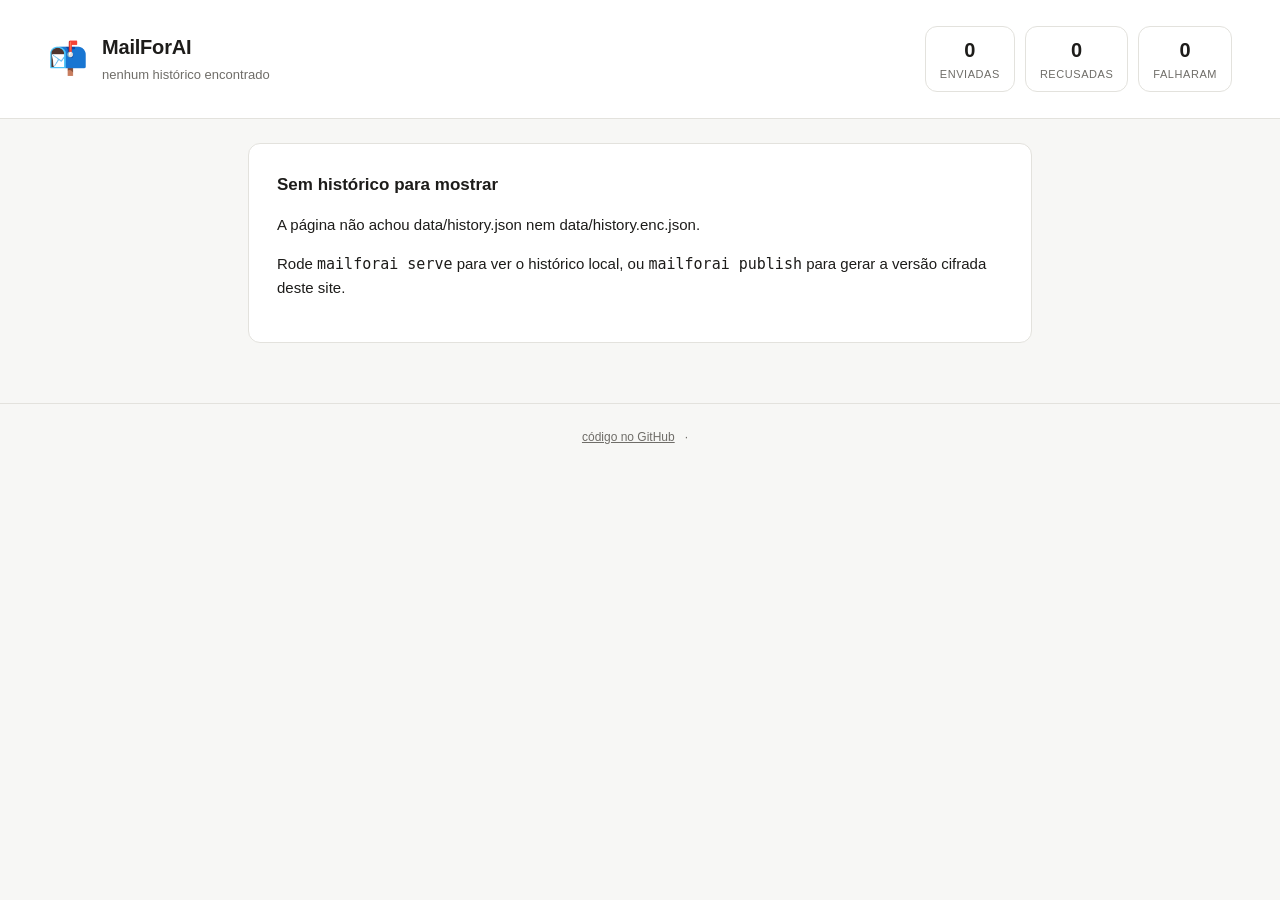
==== docs/index.html @ e4019bc8 "Add MailForAI: a mailbox an AI agent can use on a leash An AI agent cannot be given an email account" ====
<!doctype html>
<html lang="pt-BR">
<head>
<meta charset="utf-8">
<meta name="viewport" content="width=device-width, initial-scale=1">
<title>MailForAI — histórico</title>
<meta name="description" content="Tudo que a IA enviou desta caixa de e-mail.">
<link rel="stylesheet" href="style.css">
<link rel="icon" href="data:image/svg+xml,<svg xmlns='http://www.w3.org/2000/svg' viewBox='0 0 32 32'><text y='26' font-size='26'>📬</text></svg>">
</head>
<body>
<header class="topo">
  <div class="marca">
    <span class="glifo">📬</span>
    <div>
      <h1>MailForAI</h1>
      <p class="sub" id="sub">carregando…</p>
    </div>
  </div>
  <div class="resumo" id="resumo" hidden>
    <div class="cartao"><strong id="n-sent">0</strong><span>enviadas</span></div>
    <div class="cartao"><strong id="n-blocked">0</strong><span>recusadas</span></div>
    <div class="cartao"><strong id="n-failed">0</strong><span>falharam</span></div>
  </div>
</header>

<main>
  <section id="tela-senha" class="painel" hidden>
    <h2>Este histórico está cifrado</h2>
    <p>O arquivo é público, o conteúdo não. Digite a senha usada em
      <code>mailforai publish</code> — a decifragem acontece aqui no navegador.</p>
    <form id="form-senha">
      <input type="password" id="senha" placeholder="senha do histórico" autocomplete="current-password" required>
      <button type="submit">Abrir</button>
    </form>
    <p class="erro" id="erro-senha" hidden></p>
    <label class="lembrar"><input type="checkbox" id="lembrar"> lembrar neste navegador</label>
  </section>

  <section id="tela-lista" hidden>
    <div class="filtros">
      <input type="search" id="busca" placeholder="buscar por assunto, destinatário ou texto…">
      <div class="chips" id="chips">
        <button class="chip ativo" data-status="todos">todos</button>
        <button class="chip" data-status="sent">enviadas</button>
        <button class="chip" data-status="blocked">recusadas</button>
        <button class="chip" data-status="failed">falhas</button>
      </div>
    </div>
    <ul class="lista" id="lista"></ul>
    <p class="vazio" id="vazio" hidden>Nada por aqui ainda.</p>
  </section>

  <section id="tela-erro" class="painel" hidden>
    <h2>Sem histórico para mostrar</h2>
    <p id="texto-erro"></p>
    <p>Rode <code>mailforai serve</code> para ver o histórico local, ou
      <code>mailforai publish</code> para gerar a versão cifrada deste site.</p>
  </section>
</main>

<footer>
  <a href="https://github.com/NspxMiguel/MailForAI">código no GitHub</a>
  <span>·</span>
  <span id="rodape-data"></span>
</footer>

<script src="app.js"></script>
</body>
</html>
---- docs/style.css ----
:root {
  --fundo: #f7f7f5;
  --superficie: #ffffff;
  --borda: #e3e2dd;
  --texto: #1d1c1a;
  --fraco: #6f6d68;
  --destaque: #b4530a;
  --ok: #2f7a4d;
  --recusa: #9a6b12;
  --falha: #a33232;
  --raio: 12px;
}
@media (prefers-color-scheme: dark) {
  :root {
    --fundo: #16151a;
    --superficie: #1f1e24;
    --borda: #34323b;
    --texto: #eceaf2;
    --fraco: #a09da8;
    --destaque: #e08a3c;
    --ok: #6cc48d;
    --recusa: #d9b25a;
    --falha: #e77b7b;
  }
}
* { box-sizing: border-box; }
body {
  margin: 0;
  font: 15px/1.55 ui-sans-serif, -apple-system, "Segoe UI", Roboto, sans-serif;
  background: var(--fundo);
  color: var(--texto);
}
.topo {
  display: flex; flex-wrap: wrap; gap: 20px; justify-content: space-between;
  align-items: center; padding: 26px clamp(16px, 5vw, 48px);
  border-bottom: 1px solid var(--borda); background: var(--superficie);
}
.marca { display: flex; gap: 14px; align-items: center; }
.glifo { font-size: 32px; }
h1 { margin: 0; font-size: 20px; letter-spacing: -0.01em; }
.sub { margin: 2px 0 0; color: var(--fraco); font-size: 13px; }
.resumo { display: flex; gap: 10px; }
.cartao {
  display: flex; flex-direction: column; align-items: center; min-width: 84px;
  padding: 8px 14px; border: 1px solid var(--borda); border-radius: var(--raio);
}
.cartao strong { font-size: 20px; font-variant-numeric: tabular-nums; }
.cartao span { font-size: 11px; color: var(--fraco); text-transform: uppercase; letter-spacing: .05em; }
main { max-width: 880px; margin: 0 auto; padding: 24px clamp(16px, 5vw, 48px) 60px; }
.painel {
  background: var(--superficie); border: 1px solid var(--borda);
  border-radius: var(--raio); padding: 28px;
}
.painel h2 { margin-top: 0; font-size: 17px; }
form { display: flex; gap: 8px; flex-wrap: wrap; margin: 16px 0 8px; }
input[type=password], input[type=search] {
  flex: 1 1 240px; padding: 10px 12px; border: 1px solid var(--borda);
  border-radius: 8px; background: var(--fundo); color: var(--texto); font-size: 14px;
}
button {
  padding: 10px 18px; border: 0; border-radius: 8px; cursor: pointer;
  background: var(--destaque); color: #fff; font-size: 14px; font-weight: 600;
}
.lembrar { display: block; margin-top: 10px; font-size: 13px; color: var(--fraco); }
.erro { color: var(--falha); font-size: 13px; }
.filtros { display: flex; flex-wrap: wrap; gap: 12px; margin-bottom: 18px; align-items: center; }
.chips { display: flex; gap: 6px; }
.chip {
  background: transparent; color: var(--fraco); border: 1px solid var(--borda);
  padding: 7px 13px; font-size: 13px; font-weight: 500;
}
.chip.ativo { background: var(--texto); color: var(--fundo); border-color: var(--texto); }
.lista { list-style: none; margin: 0; padding: 0; display: flex; flex-direction: column; gap: 8px; }
.item {
  background: var(--superficie); border: 1px solid var(--borda);
  border-left: 3px solid var(--fraco); border-radius: var(--raio); overflow: hidden;
}
.item.sent { border-left-color: var(--ok); }
.item.blocked { border-left-color: var(--recusa); }
.item.failed { border-left-color: var(--falha); }
.cabeca {
  width: 100%; display: flex; gap: 12px; align-items: baseline; text-align: left;
  background: transparent; color: inherit; border: 0; padding: 14px 16px; font-weight: 400;
}
.cabeca:hover { background: color-mix(in srgb, var(--texto) 4%, transparent); }
.assunto { flex: 1; font-weight: 600; }
.para { color: var(--fraco); font-size: 13px; }
.data { color: var(--fraco); font-size: 12px; font-variant-numeric: tabular-nums; white-space: nowrap; }
.corpo { padding: 0 16px 16px; border-top: 1px solid var(--borda); }
.corpo pre {
  white-space: pre-wrap; word-break: break-word; margin: 14px 0 0;
  font: 13px/1.6 ui-monospace, SFMono-Regular, Menlo, monospace;
  background: var(--fundo); padding: 14px; border-radius: 8px; overflow-x: auto;
}
.meta { display: flex; flex-wrap: wrap; gap: 8px 18px; font-size: 12px; color: var(--fraco); padding-top: 14px; }
.motivo { color: var(--recusa); font-size: 13px; padding-top: 12px; }
.vazio { color: var(--fraco); text-align: center; padding: 40px; }
footer {
  display: flex; gap: 10px; justify-content: center; padding: 24px;
  font-size: 12px; color: var(--fraco); border-top: 1px solid var(--borda);
}
footer a { color: var(--fraco); }

@media (max-width: 640px) {
  /* no celular o assunto sozinho já é largo: empilhar em vez de espremer */
  .cabeca { flex-direction: column; gap: 3px; }
  .data { align-self: flex-start; }
  .resumo { width: 100%; }
  .cartao { flex: 1; min-width: 0; }
  .topo { padding: 20px 16px; }
}
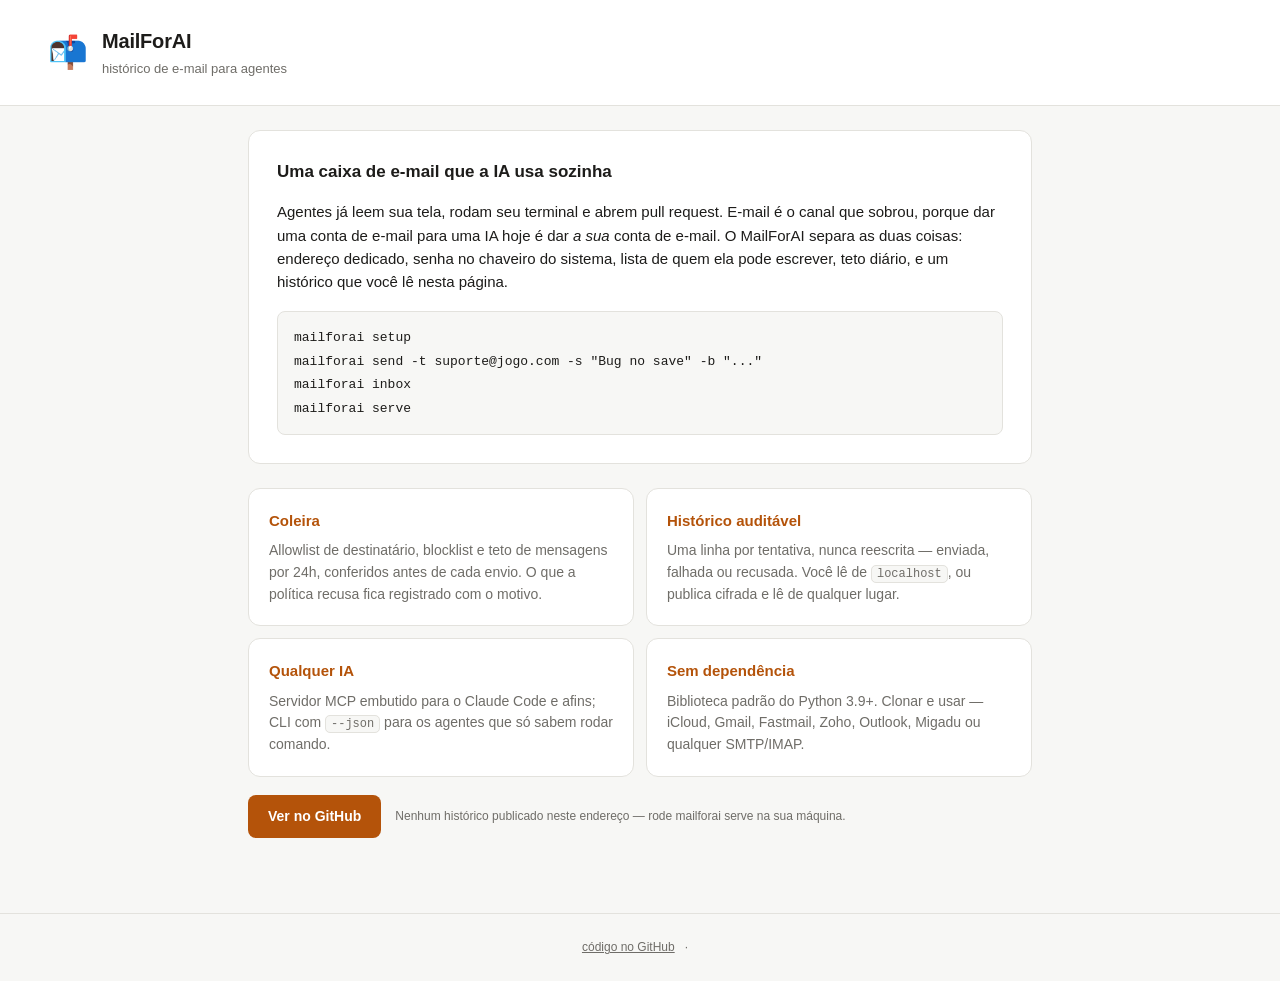
==== commit 91965b73: "Show the project instead of an error when no history is published The viewer is also the project's p" ====
--- a/docs/index.html
+++ b/docs/index.html
@@ -51,11 +51,51 @@
     <p class="vazio" id="vazio" hidden>Nada por aqui ainda.</p>
   </section>
 
-  <section id="tela-erro" class="painel" hidden>
-    <h2>Sem histórico para mostrar</h2>
-    <p id="texto-erro"></p>
-    <p>Rode <code>mailforai serve</code> para ver o histórico local, ou
-      <code>mailforai publish</code> para gerar a versão cifrada deste site.</p>
+  <!-- Sem histórico publicado, esta página é a apresentação do projeto: é o que
+       um visitante que caiu aqui pelo GitHub precisa ler. -->
+  <section id="tela-sobre" hidden>
+    <div class="painel">
+      <h2>Uma caixa de e-mail que a IA usa sozinha</h2>
+      <p>Agentes já leem sua tela, rodam seu terminal e abrem pull request. E-mail
+        é o canal que sobrou, porque dar uma conta de e-mail para uma IA hoje é
+        dar <em>a sua</em> conta de e-mail. O MailForAI separa as duas coisas:
+        endereço dedicado, senha no chaveiro do sistema, lista de quem ela pode
+        escrever, teto diário, e um histórico que você lê nesta página.</p>
+      <pre class="demo"><code>mailforai setup
+mailforai send -t suporte@jogo.com -s "Bug no save" -b "..."
+mailforai inbox
+mailforai serve</code></pre>
+    </div>
+
+    <div class="grade">
+      <div class="painel bloco">
+        <h3>Coleira</h3>
+        <p>Allowlist de destinatário, blocklist e teto de mensagens por 24h,
+          conferidos antes de cada envio. O que a política recusa fica registrado
+          com o motivo.</p>
+      </div>
+      <div class="painel bloco">
+        <h3>Histórico auditável</h3>
+        <p>Uma linha por tentativa, nunca reescrita — enviada, falhada ou
+          recusada. Você lê de <code>localhost</code>, ou publica cifrada e lê de
+          qualquer lugar.</p>
+      </div>
+      <div class="painel bloco">
+        <h3>Qualquer IA</h3>
+        <p>Servidor MCP embutido para o Claude Code e afins; CLI com
+          <code>--json</code> para os agentes que só sabem rodar comando.</p>
+      </div>
+      <div class="painel bloco">
+        <h3>Sem dependência</h3>
+        <p>Biblioteca padrão do Python 3.9+. Clonar e usar — iCloud, Gmail,
+          Fastmail, Zoho, Outlook, Migadu ou qualquer SMTP/IMAP.</p>
+      </div>
+    </div>
+
+    <p class="cta">
+      <a class="botao" href="https://github.com/NspxMiguel/MailForAI">Ver no GitHub</a>
+      <span class="nota" id="nota-erro"></span>
+    </p>
   </section>
 </main>
 
--- a/docs/style.css
+++ b/docs/style.css
@@ -24,6 +24,8 @@
   }
 }
 * { box-sizing: border-box; }
+/* .resumo e #tela-sobre definem display, o que derrota o [hidden] do navegador */
+[hidden] { display: none !important; }
 body {
   margin: 0;
   font: 15px/1.55 ui-sans-serif, -apple-system, "Segoe UI", Roboto, sans-serif;
@@ -109,3 +111,26 @@
   .cartao { flex: 1; min-width: 0; }
   .topo { padding: 20px 16px; }
 }
+
+/* Apresentação do projeto — o que se vê quando não há histórico publicado */
+.demo {
+  background: var(--fundo); border: 1px solid var(--borda); border-radius: 8px;
+  padding: 14px 16px; overflow-x: auto; margin: 18px 0 0;
+  font: 13px/1.8 ui-monospace, SFMono-Regular, Menlo, monospace; color: var(--fraco);
+}
+.demo code { color: var(--texto); }
+.grade { display: grid; gap: 12px; grid-template-columns: repeat(auto-fit, minmax(300px, 1fr)); margin-top: 12px; }
+.bloco { padding: 20px; }
+.bloco h3 { margin: 0 0 8px; font-size: 15px; color: var(--destaque); }
+.bloco p { margin: 0; font-size: 14px; color: var(--fraco); }
+#tela-sobre { display: flex; flex-direction: column; gap: 12px; }
+#tela-sobre p code, .painel p code {
+  background: var(--fundo); border: 1px solid var(--borda); border-radius: 5px;
+  padding: 1px 5px; font: 12px/1.4 ui-monospace, SFMono-Regular, Menlo, monospace;
+}
+.cta { display: flex; flex-wrap: wrap; gap: 14px; align-items: center; margin-top: 6px; }
+.botao {
+  display: inline-block; background: var(--destaque); color: #fff; text-decoration: none;
+  padding: 11px 20px; border-radius: 8px; font-weight: 600; font-size: 14px;
+}
+.nota { font-size: 12px; color: var(--fraco); }
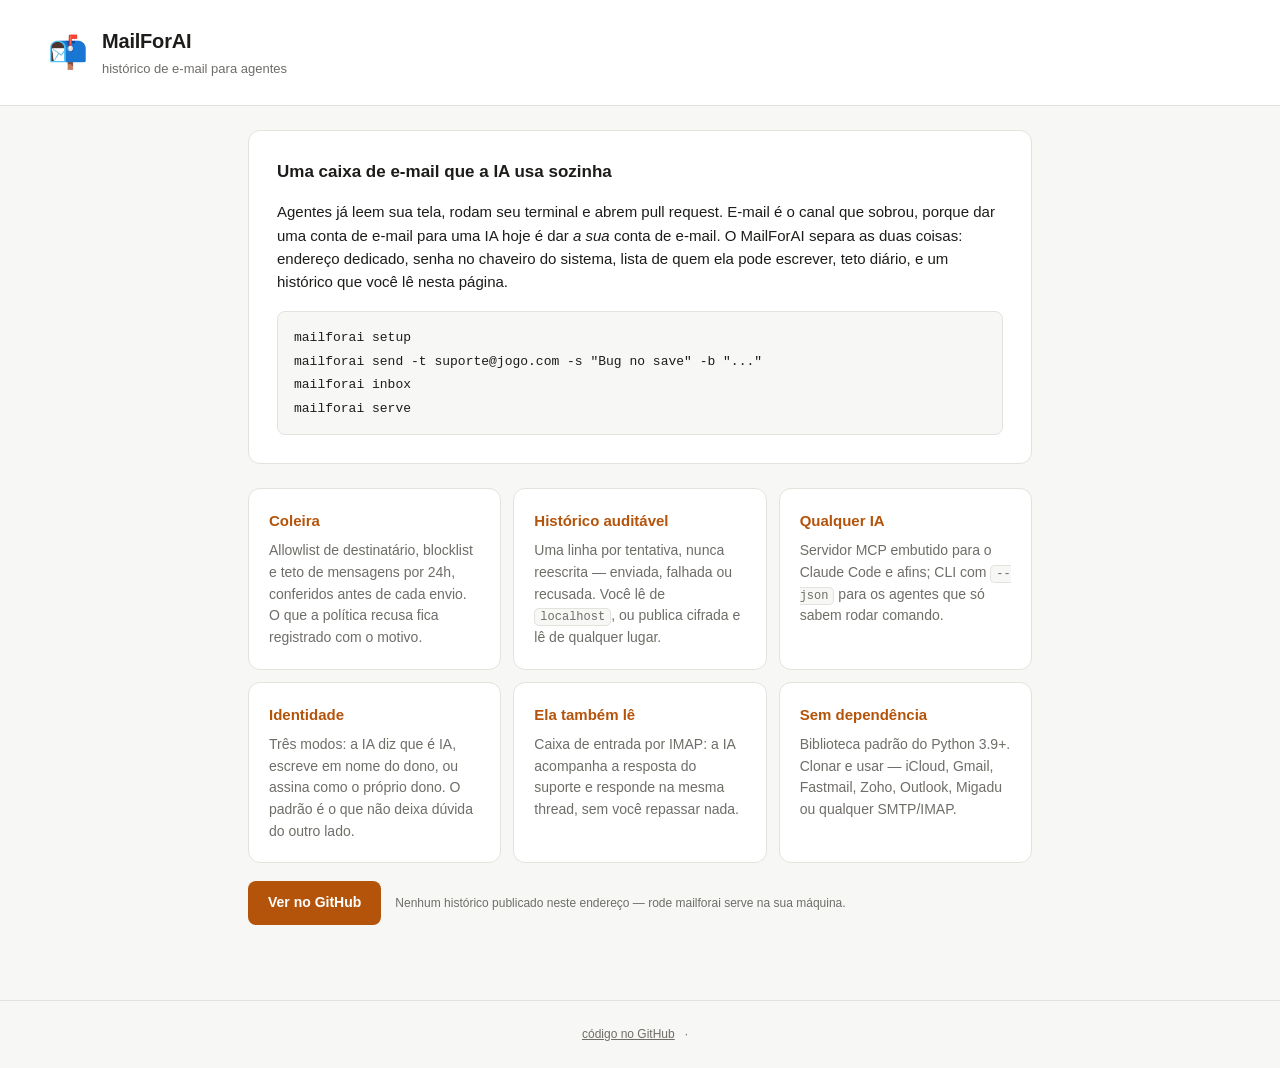
==== commit afe11180: "Let the owner choose how the agent introduces itself Sending as an agent from someone's domain raise" ====
--- a/docs/index.html
+++ b/docs/index.html
@@ -86,6 +86,16 @@
           <code>--json</code> para os agentes que só sabem rodar comando.</p>
       </div>
       <div class="painel bloco">
+        <h3>Identidade</h3>
+        <p>Três modos: a IA diz que é IA, escreve em nome do dono, ou assina como
+          o próprio dono. O padrão é o que não deixa dúvida do outro lado.</p>
+      </div>
+      <div class="painel bloco">
+        <h3>Ela também lê</h3>
+        <p>Caixa de entrada por IMAP: a IA acompanha a resposta do suporte e
+          responde na mesma thread, sem você repassar nada.</p>
+      </div>
+      <div class="painel bloco">
         <h3>Sem dependência</h3>
         <p>Biblioteca padrão do Python 3.9+. Clonar e usar — iCloud, Gmail,
           Fastmail, Zoho, Outlook, Migadu ou qualquer SMTP/IMAP.</p>
--- a/docs/style.css
+++ b/docs/style.css
@@ -119,7 +119,7 @@
   font: 13px/1.8 ui-monospace, SFMono-Regular, Menlo, monospace; color: var(--fraco);
 }
 .demo code { color: var(--texto); }
-.grade { display: grid; gap: 12px; grid-template-columns: repeat(auto-fit, minmax(300px, 1fr)); margin-top: 12px; }
+.grade { display: grid; gap: 12px; grid-template-columns: repeat(auto-fit, minmax(240px, 1fr)); margin-top: 12px; }
 .bloco { padding: 20px; }
 .bloco h3 { margin: 0 0 8px; font-size: 15px; color: var(--destaque); }
 .bloco p { margin: 0; font-size: 14px; color: var(--fraco); }
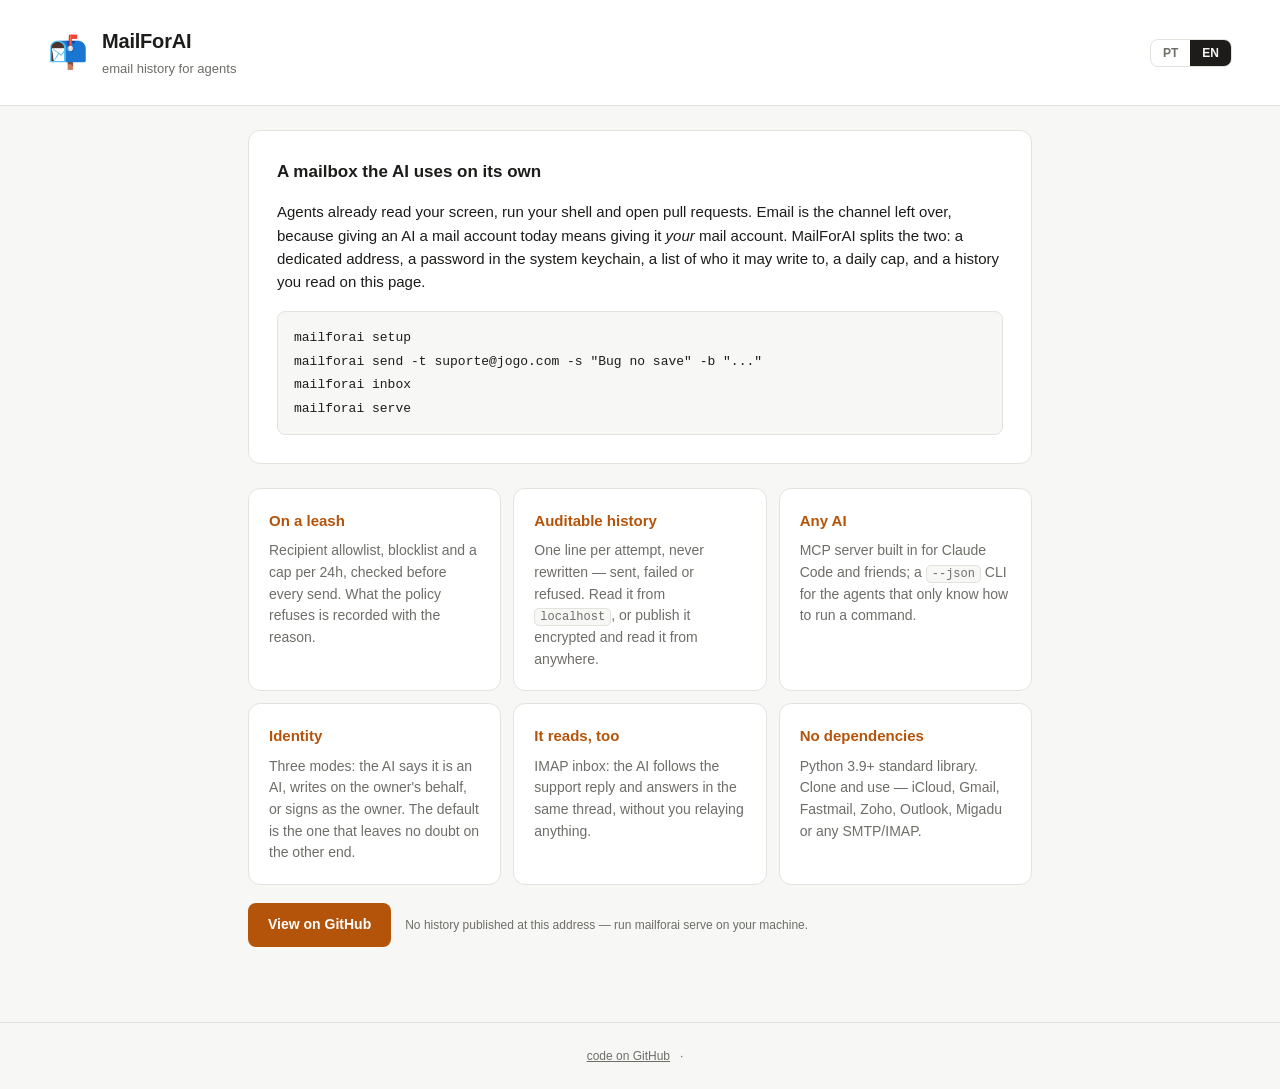
==== commit b0a82afb: "Add an approval queue, a Mac app, and questions back to the owner An agent that can send mail unsupe" ====
--- a/docs/index.html
+++ b/docs/index.html
@@ -17,46 +17,49 @@
       <p class="sub" id="sub">carregando…</p>
     </div>
   </div>
+  <div class="idiomas" id="idiomas">
+    <button class="chip-lang" data-lang="pt">PT</button><button class="chip-lang" data-lang="en">EN</button>
+  </div>
   <div class="resumo" id="resumo" hidden>
-    <div class="cartao"><strong id="n-sent">0</strong><span>enviadas</span></div>
-    <div class="cartao"><strong id="n-blocked">0</strong><span>recusadas</span></div>
-    <div class="cartao"><strong id="n-failed">0</strong><span>falharam</span></div>
+    <div class="cartao"><strong id="n-sent">0</strong><span data-i18n="sent">enviadas</span></div>
+    <div class="cartao"><strong id="n-blocked">0</strong><span data-i18n="refused">recusadas</span></div>
+    <div class="cartao"><strong id="n-failed">0</strong><span data-i18n="failed">falharam</span></div>
   </div>
 </header>
 
 <main>
   <section id="tela-senha" class="painel" hidden>
-    <h2>Este histórico está cifrado</h2>
-    <p>O arquivo é público, o conteúdo não. Digite a senha usada em
+    <h2 data-i18n="encTitle">Este histórico está cifrado</h2>
+    <p data-i18n="encBody">O arquivo é público, o conteúdo não. Digite a senha usada em
       <code>mailforai publish</code> — a decifragem acontece aqui no navegador.</p>
     <form id="form-senha">
-      <input type="password" id="senha" placeholder="senha do histórico" autocomplete="current-password" required>
-      <button type="submit">Abrir</button>
+      <input type="password" id="senha" placeholder="senha do histórico" data-i18n-ph="passPlaceholder" autocomplete="current-password" required>
+      <button type="submit" data-i18n="open">Abrir</button>
     </form>
     <p class="erro" id="erro-senha" hidden></p>
-    <label class="lembrar"><input type="checkbox" id="lembrar"> lembrar neste navegador</label>
+    <label class="lembrar"><input type="checkbox" id="lembrar"> <span data-i18n="remember">lembrar neste navegador</span></label>
   </section>
 
   <section id="tela-lista" hidden>
     <div class="filtros">
-      <input type="search" id="busca" placeholder="buscar por assunto, destinatário ou texto…">
+      <input type="search" id="busca" placeholder="buscar por assunto, destinatário ou texto…" data-i18n-ph="searchPlaceholder">
       <div class="chips" id="chips">
-        <button class="chip ativo" data-status="todos">todos</button>
-        <button class="chip" data-status="sent">enviadas</button>
-        <button class="chip" data-status="blocked">recusadas</button>
-        <button class="chip" data-status="failed">falhas</button>
+        <button class="chip ativo" data-status="todos" data-i18n="all">todos</button>
+        <button class="chip" data-status="sent" data-i18n="sent">enviadas</button>
+        <button class="chip" data-status="blocked" data-i18n="refused">recusadas</button>
+        <button class="chip" data-status="failed" data-i18n="failed">falhas</button>
       </div>
     </div>
     <ul class="lista" id="lista"></ul>
-    <p class="vazio" id="vazio" hidden>Nada por aqui ainda.</p>
+    <p class="vazio" id="vazio" hidden data-i18n="empty">Nada por aqui ainda.</p>
   </section>
 
   <!-- Sem histórico publicado, esta página é a apresentação do projeto: é o que
        um visitante que caiu aqui pelo GitHub precisa ler. -->
   <section id="tela-sobre" hidden>
     <div class="painel">
-      <h2>Uma caixa de e-mail que a IA usa sozinha</h2>
-      <p>Agentes já leem sua tela, rodam seu terminal e abrem pull request. E-mail
+      <h2 data-i18n="aboutTitle">Uma caixa de e-mail que a IA usa sozinha</h2>
+      <p data-i18n="aboutBody">Agentes já leem sua tela, rodam seu terminal e abrem pull request. E-mail
         é o canal que sobrou, porque dar uma conta de e-mail para uma IA hoje é
         dar <em>a sua</em> conta de e-mail. O MailForAI separa as duas coisas:
         endereço dedicado, senha no chaveiro do sistema, lista de quem ela pode
@@ -69,52 +72,53 @@
 
     <div class="grade">
       <div class="painel bloco">
-        <h3>Coleira</h3>
-        <p>Allowlist de destinatário, blocklist e teto de mensagens por 24h,
+        <h3 data-i18n="b1t">Coleira</h3>
+        <p data-i18n="b1b">Allowlist de destinatário, blocklist e teto de mensagens por 24h,
           conferidos antes de cada envio. O que a política recusa fica registrado
           com o motivo.</p>
       </div>
       <div class="painel bloco">
-        <h3>Histórico auditável</h3>
-        <p>Uma linha por tentativa, nunca reescrita — enviada, falhada ou
+        <h3 data-i18n="b2t">Histórico auditável</h3>
+        <p data-i18n="b2b">Uma linha por tentativa, nunca reescrita — enviada, falhada ou
           recusada. Você lê de <code>localhost</code>, ou publica cifrada e lê de
           qualquer lugar.</p>
       </div>
       <div class="painel bloco">
-        <h3>Qualquer IA</h3>
-        <p>Servidor MCP embutido para o Claude Code e afins; CLI com
+        <h3 data-i18n="b3t">Qualquer IA</h3>
+        <p data-i18n="b3b">Servidor MCP embutido para o Claude Code e afins; CLI com
           <code>--json</code> para os agentes que só sabem rodar comando.</p>
       </div>
       <div class="painel bloco">
-        <h3>Identidade</h3>
-        <p>Três modos: a IA diz que é IA, escreve em nome do dono, ou assina como
+        <h3 data-i18n="b4t">Identidade</h3>
+        <p data-i18n="b4b">Três modos: a IA diz que é IA, escreve em nome do dono, ou assina como
           o próprio dono. O padrão é o que não deixa dúvida do outro lado.</p>
       </div>
       <div class="painel bloco">
-        <h3>Ela também lê</h3>
-        <p>Caixa de entrada por IMAP: a IA acompanha a resposta do suporte e
+        <h3 data-i18n="b5t">Ela também lê</h3>
+        <p data-i18n="b5b">Caixa de entrada por IMAP: a IA acompanha a resposta do suporte e
           responde na mesma thread, sem você repassar nada.</p>
       </div>
       <div class="painel bloco">
-        <h3>Sem dependência</h3>
-        <p>Biblioteca padrão do Python 3.9+. Clonar e usar — iCloud, Gmail,
+        <h3 data-i18n="b6t">Sem dependência</h3>
+        <p data-i18n="b6b">Biblioteca padrão do Python 3.9+. Clonar e usar — iCloud, Gmail,
           Fastmail, Zoho, Outlook, Migadu ou qualquer SMTP/IMAP.</p>
       </div>
     </div>
 
     <p class="cta">
-      <a class="botao" href="https://github.com/NspxMiguel/MailForAI">Ver no GitHub</a>
+      <a class="botao" href="https://github.com/NspxMiguel/MailForAI" data-i18n="cta">Ver no GitHub</a>
       <span class="nota" id="nota-erro"></span>
     </p>
   </section>
 </main>
 
 <footer>
-  <a href="https://github.com/NspxMiguel/MailForAI">código no GitHub</a>
+  <a href="https://github.com/NspxMiguel/MailForAI" data-i18n="codeOnGithub">código no GitHub</a>
   <span>·</span>
   <span id="rodape-data"></span>
 </footer>
 
+<script src="i18n.js"></script>
 <script src="app.js"></script>
 </body>
 </html>
--- a/docs/style.css
+++ b/docs/style.css
@@ -134,3 +134,10 @@
   padding: 11px 20px; border-radius: 8px; font-weight: 600; font-size: 14px;
 }
 .nota { font-size: 12px; color: var(--fraco); }
+
+.idiomas { display: flex; border: 1px solid var(--borda); border-radius: 8px; overflow: hidden; }
+.chip-lang {
+  background: transparent; color: var(--fraco); border: 0; border-radius: 0;
+  padding: 6px 12px; font-size: 12px; font-weight: 600;
+}
+.chip-lang.ativo { background: var(--texto); color: var(--fundo); }
